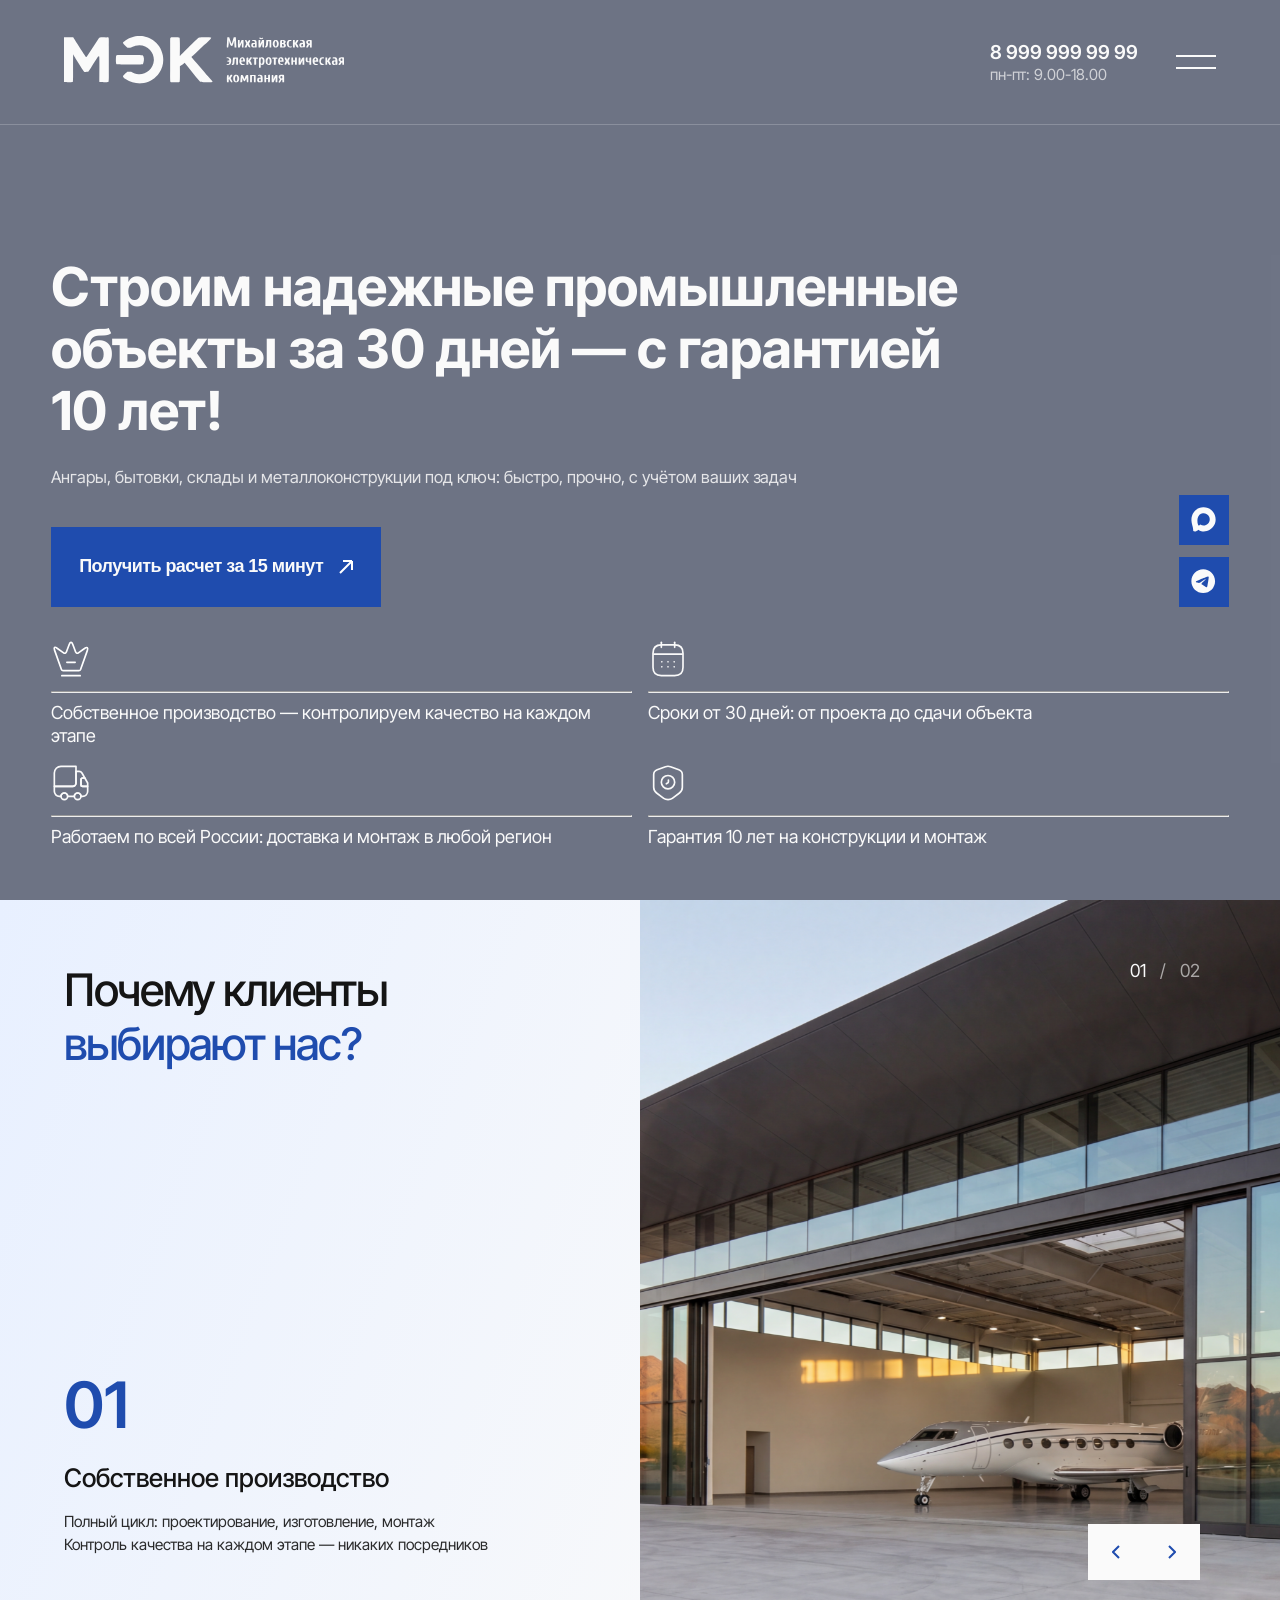
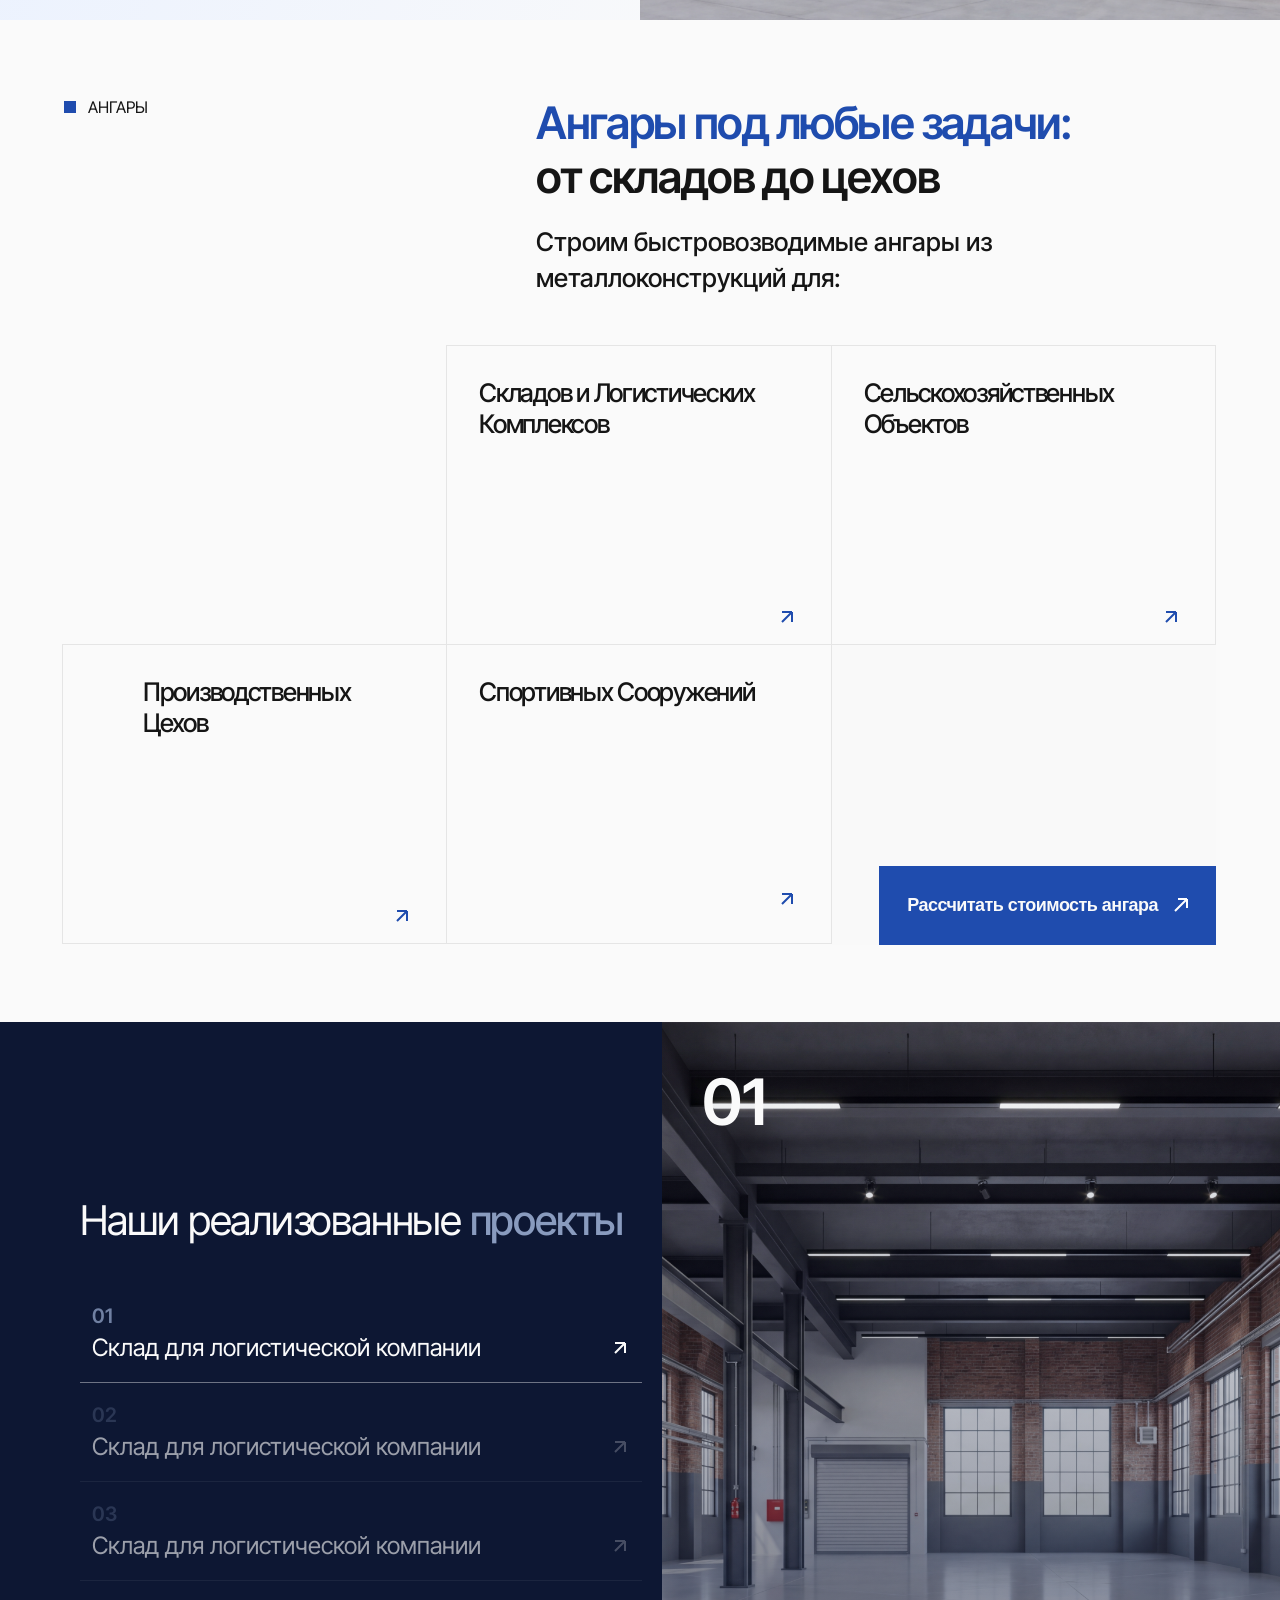
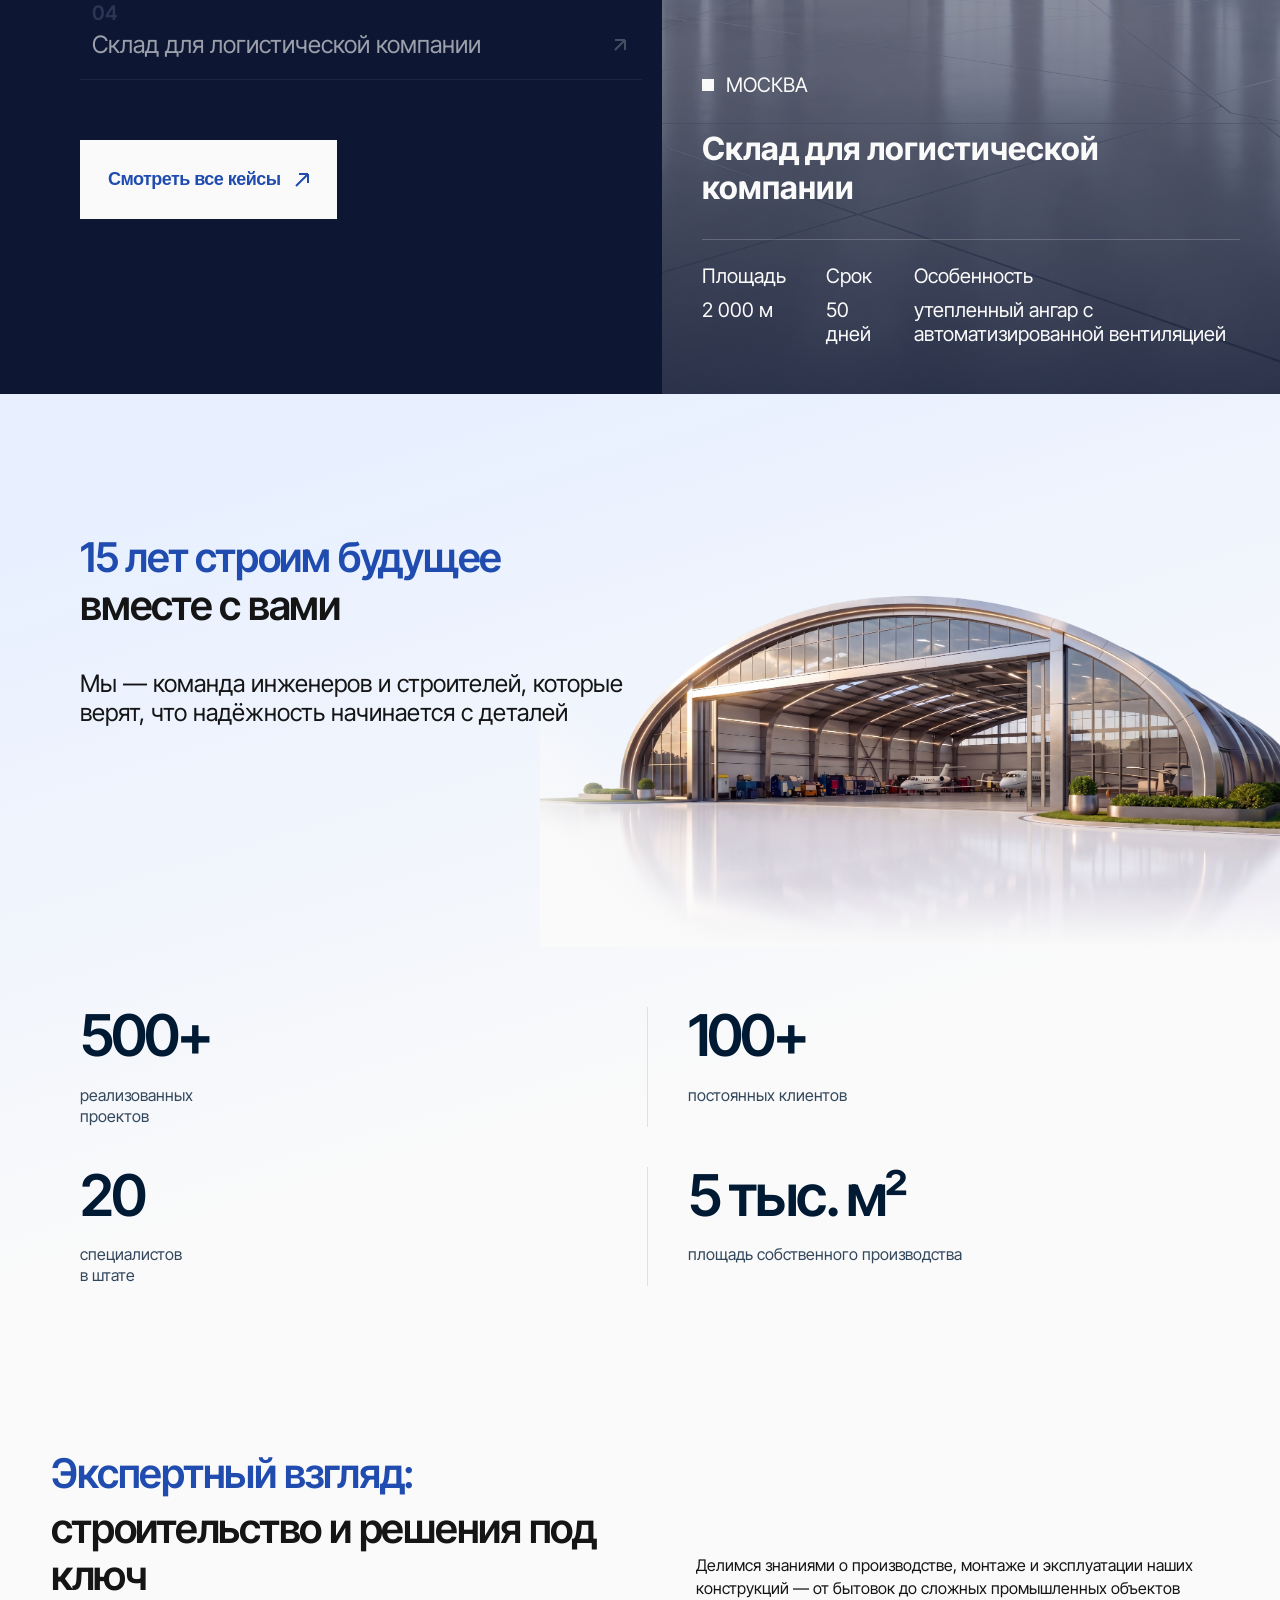
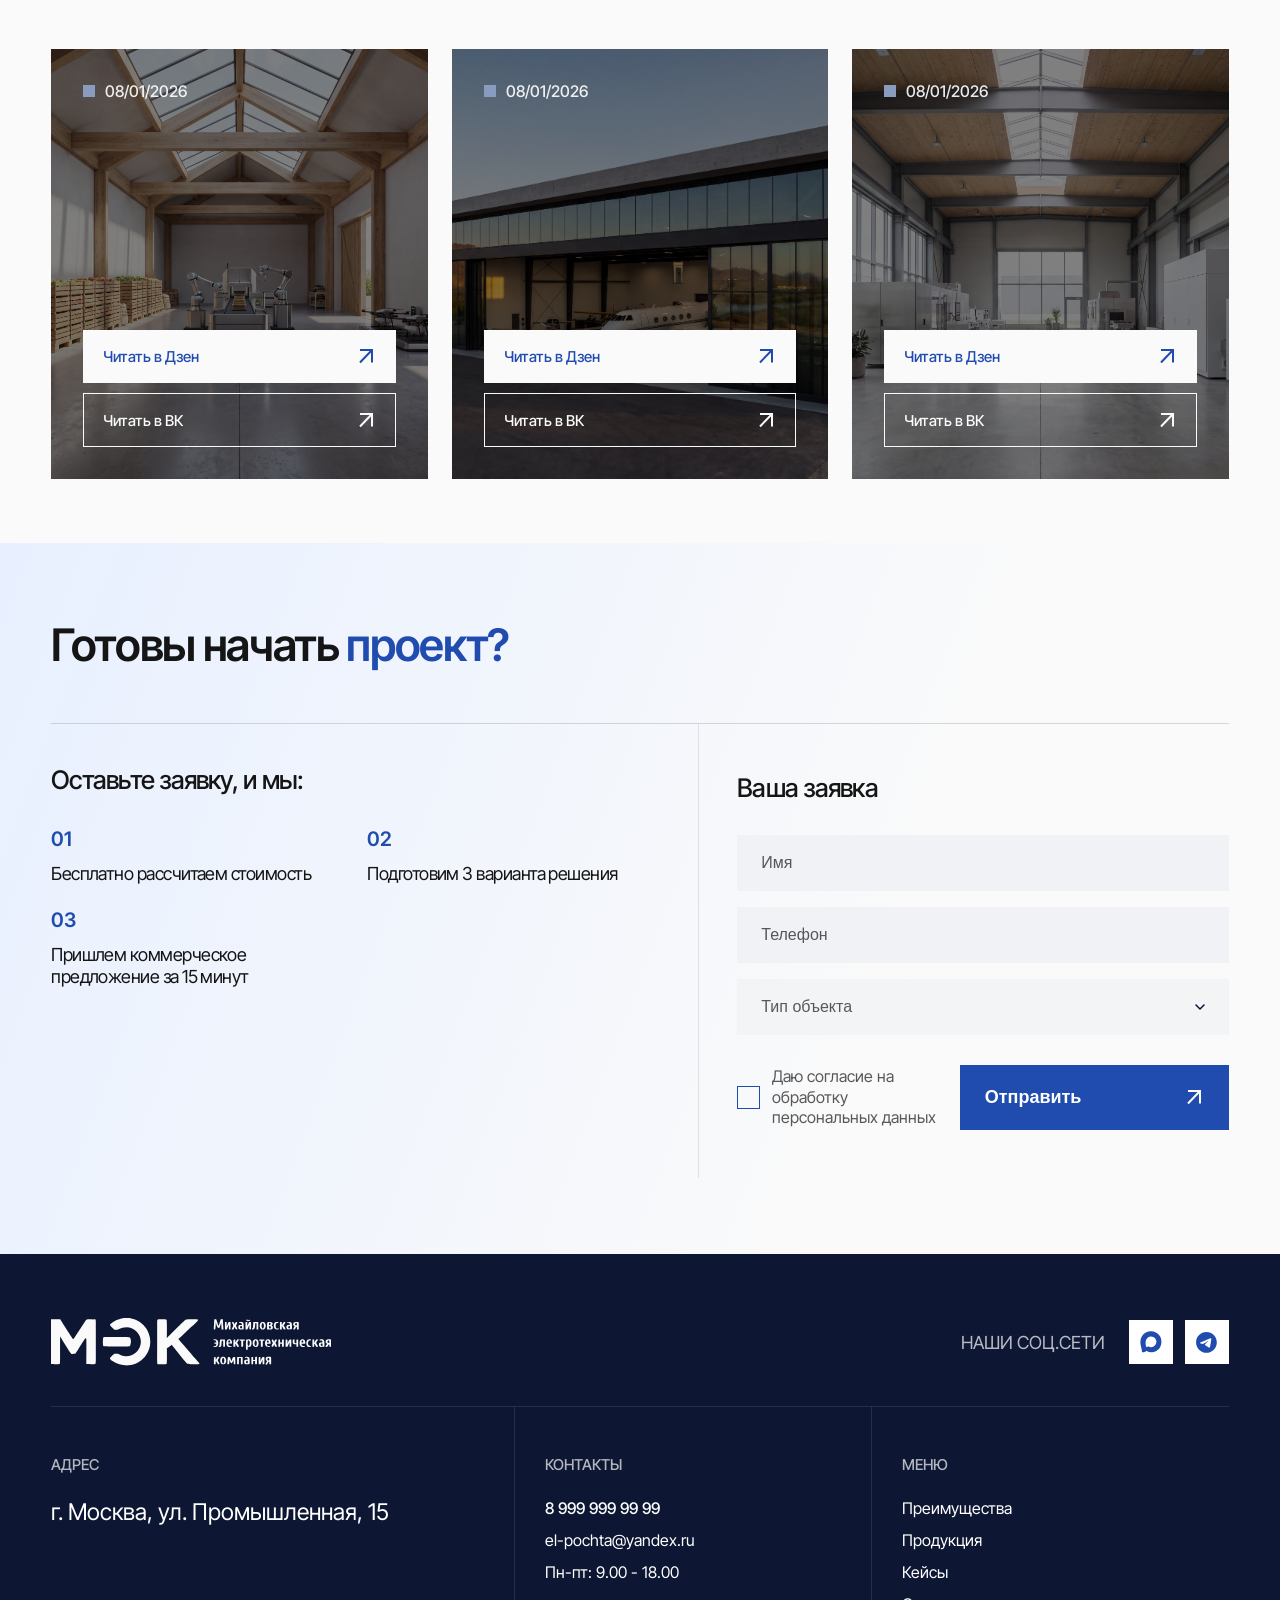
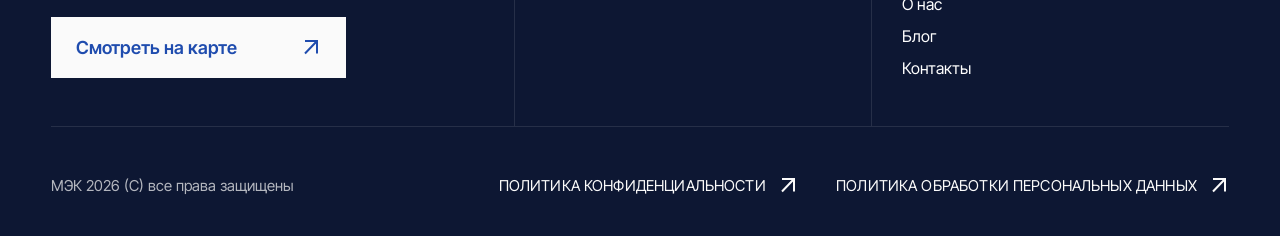
==== index.html @ 81c5f974 "First" ====
<!doctype html>
<html lang="en">
	<head>
		<meta charset="UTF-8" />
		<meta name="viewport" content="width=device-width, initial-scale=1.0" />
		<link rel="preconnect" href="https://fonts.googleapis.com" />
		<link rel="preconnect" href="https://fonts.gstatic.com" crossorigin />
		<link
			href="https://fonts.googleapis.com/css2?family=Inter+Tight:ital,wght@0,100..900;1,100..900&display=swap"
			rel="stylesheet"
		/>
		<link
			rel="stylesheet"
			href="https://cdn.jsdelivr.net/npm/swiper@11/swiper-bundle.min.css"
		/>
		<link rel="stylesheet" href="./assets/css/style.css" />
		<title>MEK</title>
	</head>
	<body>
		<header class="header">
			<div class="header__logo">
				<img src="assets/svg/logo.svg" alt="МЭК Логотип" />
			</div>

			<div class="header__content">
				<div class="header__info">
					<a href="tel:+789999999999" class="header__phone text_l"
						>8 999 999 99 99</a
					>
					<span class="header__schedule">пн-пт: 9.00-18.00</span>
				</div>

				<button class="burger header__burger" aria-label="Menu">
					<span class="burger__line"></span>
					<span class="burger__line"></span>
				</button>
			</div>
		</header>
		<main>
			<section class="hero">
				<video class="hero__video" autoplay muted loop playsinline>
					<source src="assets/video/landing.mp4" type="video/mp4" />
				</video>

				<div class="hero__container">
					<div class="hero__main">
						<div class="hero__text">
							<h1 class="hero__title">
								Строим надежные промышленные объекты за 30 дней — с гарантией 10
								лет!
							</h1>
							<p class="text_l hero__subtitle">
								Ангары, бытовки, склады и металлоконструкции под ключ: быстро,
								прочно, с учётом ваших задач
							</p>
							<button class="button hero__btn">
								Получить расчет за 15 минут
								<svg width="14" height="14" viewBox="0 0 14 14" fill="none">
									<path
										d="M1 13L13 1M13 1H4M13 1V10"
										stroke="white"
										stroke-width="2"
									/>
								</svg>
							</button>
						</div>

						<div class="hero__socials">
							<a href="#" class="social-btn"
								><svg
									width="25"
									height="25"
									viewBox="0 0 25 25"
									fill="none"
									xmlns="http://www.w3.org/2000/svg"
								>
									<g clip-path="url(#clip0_2015_693)">
										<path
											d="M12.1123 0.331473C4.90144 0.708263 0.141443 6.36357 0.442184 13.4949C0.573542 16.6164 1.82836 19.3023 2.12564 22.2648C2.20169 23.0322 1.98046 23.9794 2.86539 24.3147C3.95428 24.726 5.62391 24.0347 6.5365 23.4021C6.84762 23.1912 7.1449 22.9458 7.37305 22.6416C8.31675 23.2673 9.21206 23.8722 10.3355 24.1418C15.2822 25.3275 20.7024 22.6139 23.1118 18.2549C27.6402 10.0658 21.5182 -0.159391 12.1123 0.331473ZM9.31231 17.4218C8.92169 17.726 8.5449 18.1409 8.1128 18.3794C7.48712 18.7147 7.29354 18.3655 7.05848 17.8125C6.31873 16.053 6.22885 13.0559 6.66095 11.2134C7.24169 8.70728 9.18095 6.50184 11.8461 6.26678C14.5424 6.02826 17.0451 7.39715 18.1755 9.86876C20.6782 15.3685 14.2728 20.7991 9.31231 17.4253V17.4218Z"
											fill="#FAFAFA"
										/>
									</g>
									<defs>
										<clipPath id="clip0_2015_693">
											<rect width="24.8889" height="24.8889" fill="white" />
										</clipPath>
									</defs>
								</svg>
							</a>
							<a href="#" class="social-btn"
								><svg
									width="29"
									height="29"
									viewBox="0 0 29 29"
									fill="none"
									xmlns="http://www.w3.org/2000/svg"
								>
									<path
										d="M26.0738 14.222C26.0738 20.7677 20.7677 26.0738 14.222 26.0738C7.67619 26.0738 2.37012 20.7677 2.37012 14.222C2.37012 7.67619 7.67619 2.37012 14.222 2.37012C20.7677 2.37012 26.0738 7.67619 26.0738 14.222ZM14.6463 11.1192C13.4943 11.5988 11.1907 12.5915 7.73545 14.0975C7.17367 14.3203 6.87975 14.5384 6.85367 14.7517C6.80864 15.112 7.26019 15.2543 7.8753 15.4474L8.13367 15.5304C8.73812 15.7272 9.55352 15.9571 9.97664 15.9666C10.3606 15.9745 10.7889 15.8164 11.2614 15.4925C14.4898 13.3117 16.1562 12.2099 16.2605 12.187C16.3352 12.1704 16.4371 12.1491 16.5058 12.2107C16.5757 12.2723 16.5686 12.3885 16.5615 12.4205C16.5165 12.6113 14.7435 14.2599 13.8261 15.112C13.5543 15.368 13.2845 15.626 13.0166 15.886C12.4549 16.4276 12.0329 16.8341 13.0403 17.4978C14.0608 18.171 15.0907 18.8418 16.0863 19.5517C16.5769 19.9026 17.0178 20.2155 17.563 20.1669C17.8794 20.1372 18.2066 19.8397 18.3725 18.9509C18.766 16.8531 19.5375 12.3043 19.7153 10.4294C19.7256 10.2738 19.7189 10.1177 19.6952 9.9636C19.6811 9.83961 19.6211 9.7254 19.5269 9.6436C19.3846 9.52745 19.1654 9.50375 19.0682 9.50493C18.6226 9.51323 17.9387 9.75026 14.6474 11.1192"
										fill="#FAFAFA"
									/>
								</svg>
							</a>
						</div>
					</div>

					<div class="hero__features">
						<!-- Карточки -->
						<div class="feature-card">
							<img
								src="assets/svg/crown.svg"
								alt=""
								class="feature-card__icon"
							/>
							<hr class="feature-card__sep" />
							<p class="feature-card__text body_text">
								Собственное производство — контролируем качество на каждом этапе
							</p>
						</div>
						<div class="feature-card">
							<img
								src="assets/svg/calendar.svg"
								alt=""
								class="feature-card__icon"
							/>
							<hr class="feature-card__sep" />
							<p class="feature-card__text body_text">
								Сроки от 30 дней: от проекта до сдачи объекта
							</p>
						</div>
						<div class="feature-card">
							<img
								src="assets/svg/group.svg"
								alt=""
								class="feature-card__icon"
							/>
							<hr class="feature-card__sep" />
							<p class="feature-card__text body_text">
								Работаем по всей России: доставка и монтаж в любой регион
							</p>
						</div>
						<div class="feature-card">
							<img
								src="assets/svg/security-time.svg"
								alt=""
								class="feature-card__icon"
							/>
							<hr class="feature-card__sep" />
							<p class="feature-card__text body_text">
								Гарантия 10 лет на конструкции и монтаж
							</p>
						</div>
					</div>
				</div>
			</section>
			<section class="advantages">
				<div class="advantages__container">
					<div class="advantages__info">
						<h2 class="advantages__title">
							Почему клиенты <br /><span class="text-blue">выбирают нас?</span>
						</h2>

						<div class="advantages__content slider-sync-content">
							<div class="advantage-item active">
								<span class="advantage-item__number">01</span>
								<h5 class="advantage-item__title">Собственное производство</h5>
								<p class="body_text advantage-item__description">
									Полный цикл: проектирование, изготовление, монтаж <br />
									Контроль качества на каждом этапе — никаких посредников
								</p>
							</div>
							<div class="advantage-item">
								<span class="advantage-item__number">02</span>
								<h5 class="advantage-item__title">Собственные производства</h5>
								<p class="body_text advantage-item__description">
									Полный цикл: проектирование, изготовление, монтаж <br />
									Контроль качества на каждом этапе — никаких посредников
								</p>
							</div>
						</div>

						<div class="advantages__controls">
							<div class="slider-counter">
								<span class="current">01</span><span class="divider">/</span
								><span class="total">06</span>
							</div>

							<div class="slider-nav">
								<button class="slider-btn js-mob-prev" aria-label="Назад">
									<svg width="16" height="16" viewBox="0 0 16 16" fill="none">
										<path
											d="M10 3L5 8L10 13"
											stroke="white"
											stroke-width="2"
											stroke-linecap="round"
										/>
									</svg>
								</button>
								<button class="slider-btn js-mob-next" aria-label="Вперед">
									<svg width="16" height="16" viewBox="0 0 16 16" fill="none">
										<path
											d="M6 3L11 8L6 13"
											stroke="white"
											stroke-width="2"
											stroke-linecap="round"
										/>
									</svg>
								</button>
							</div>
						</div>
					</div>

					<div class="advantages__slider">
						<div class="slider-counter">
							<span class="current">01</span> <span class="divider">/</span>
							<span class="total">06</span>
						</div>

						<div class="swiper">
							<div class="swiper-wrapper">
								<div class="swiper-slide">
									<img src="assets/img/slider-img.jpg" alt="Производство" />
								</div>
								<div class="swiper-slide">
									<img src="assets/img/slider-img.jpg" alt="Производство" />
								</div>
							</div>
						</div>

						<div class="slider-nav">
							<button class="slider-btn prev">
								<svg width="8" height="14" viewBox="0 0 8 14" fill="none">
									<path d="M7 13L1 7L7 1" stroke="#3B40A9" stroke-width="2" />
								</svg>
							</button>
							<button class="slider-btn next">
								<svg width="8" height="14" viewBox="0 0 8 14" fill="none">
									<path d="M1 13L7 7L1 1" stroke="#3B40A9" stroke-width="2" />
								</svg>
							</button>
						</div>
					</div>
				</div>
			</section>
			<section class="hangars">
				<div class="hangars__top">
					<div class="hangars__label">
						<span class="square"></span>
						АНГАРЫ
					</div>
					<div class="hangars__header">
						<h2 class="hangars__title">
							<span class="text-blue">Ангары под любые задачи:</span><br />
							от складов до цехов
						</h2>
						<p class="body_text">
							Строим быстровозводимые ангары из металлоконструкций для:
						</p>
					</div>
				</div>

				<div class="hangars__grid">
					<!-- Карточка 1 (пропускаем первую ячейку и встаем во вторую) -->
					<div class="hangar-card hangar-card--first hangar-card-blue">
						<div
							class="hangar-card__bg"
							style="background-image: url('assets/img/var1.jpg')"
						></div>
						<div class="hangar-card__content">
							<h5 class="hangar-card__title">
								Складов и Логистических Комплексов
							</h5>
							<ul class="hangar-card__list">
								<li>пролеты до 50 м без внутренних опор</li>
								<li>устойчивость к ветровым и снеговым нагрузкам</li>
								<li>возможность утепления и вентиляции</li>
								<li>срок возведения — от 45 дней</li>
							</ul>
						</div>
						<div class="hangar-card__icon">
							<svg width="24" height="24" viewBox="0 0 24 24" fill="none">
								<path
									d="M7 17L17 7M17 7H7M17 7V17"
									stroke="currentColor"
									stroke-width="2"
								/>
							</svg>
						</div>
					</div>

					<!-- Карточка 2 -->
					<div class="hangar-card">
						<div
							class="hangar-card__bg"
							style="background-image: url('assets/img/var2.jpg')"
						></div>
						<div class="hangar-card__content">
							<h5 class="hangar-card__title">Сельскохозяйственных Объектов</h5>
							<ul class="hangar-card__list">
								<li>пролеты до 50 м без внутренних опор</li>
								<li>устойчивость к ветровым и снеговым нагрузкам</li>
								<li>возможность утепления и вентиляции</li>
								<li>срок возведения — от 45 дней</li>
							</ul>
						</div>
						<div class="hangar-card__icon">
							<svg width="24" height="24" viewBox="0 0 24 24" fill="none">
								<path
									d="M7 17L17 7M17 7H7M17 7V17"
									stroke="currentColor"
									stroke-width="2"
								/>
							</svg>
						</div>
					</div>

					<!-- Карточка 3 (перейдет на вторую строку сама) -->
					<div class="hangar-card hangar-card-blue">
						<div
							class="hangar-card__bg"
							style="background-image: url('assets/img/var3.jpg')"
						></div>
						<div class="hangar-card__content">
							<h5 class="hangar-card__title">Производственных Цехов</h5>
							<ul class="hangar-card__list">
								<li>пролеты до 50 м без внутренних опор</li>
								<li>устойчивость к ветровым и снеговым нагрузкам</li>
								<li>возможность утепления и вентиляции</li>
								<li>срок возведения — от 45 дней</li>
							</ul>
						</div>
						<div class="hangar-card__icon">
							<svg width="24" height="24" viewBox="0 0 24 24" fill="none">
								<path
									d="M7 17L17 7M17 7H7M17 7V17"
									stroke="currentColor"
									stroke-width="2"
								/>
							</svg>
						</div>
					</div>

					<!-- Карточка 4 -->
					<div class="hangar-card">
						<div
							class="hangar-card__bg"
							style="background-image: url('assets/img/var4.jpg')"
						></div>
						<div class="hangar-card__content">
							<h5 class="hangar-card__title">Спортивных Сооружений</h5>
							<ul class="hangar-card__list">
								<li>пролеты до 50 м без внутренних опор</li>
								<li>устойчивость к ветровым и снеговым нагрузкам</li>
								<li>возможность утепления и вентиляции</li>
								<li>срок возведения — от 45 дней</li>
							</ul>
						</div>
						<div class="hangar-card__icon">
							<svg width="24" height="24" viewBox="0 0 24 24" fill="none">
								<path
									d="M7 17L17 7M17 7H7M17 7V17"
									stroke="currentColor"
									stroke-width="2"
								/>
							</svg>
						</div>
					</div>

					<!-- Ячейка 6 с кнопкой -->
					<div class="hangar-card hangar-card--button">
						<button class="button btn2">
							Рассчитать стоимость ангара
							<svg width="14" height="14" viewBox="0 0 14 14" fill="none">
								<path
									d="M1 13L13 1M13 1H4M13 1V10"
									stroke="white"
									stroke-width="2"
								/>
							</svg>
						</button>
					</div>
				</div>
			</section>
			<section class="projects">
				<div class="projects__container">
					<!-- ЛЕВАЯ ЧАСТЬ -->
					<div class="projects__left">
						<h2 class="projects__title">
							Наши реализованные <span class="text-gray">проекты</span>
						</h2>

						<div class="projects__list">
							<!-- Пункт 1 -->
							<div class="project-item active" data-project="1">
								<div class="project-item__name-wrapper">
									<div class="project-item__number">01</div>
									<div class="project-item__name">
										Склад для логистической компании
									</div>
								</div>

								<div class="project-item__icon">
									<svg width="20" height="20" viewBox="0 0 20 20" fill="none">
										<path
											d="M5 15L15 5M15 5H5M15 5V15"
											stroke="currentColor"
											stroke-width="2"
										/>
									</svg>
								</div>
							</div>
							<div class="project-item" data-project="2">
								<div class="project-item__name-wrapper">
									<div class="project-item__number">02</div>
									<div class="project-item__name">
										Склад для логистической компании
									</div>
								</div>

								<div class="project-item__icon">
									<svg width="20" height="20" viewBox="0 0 20 20" fill="none">
										<path
											d="M5 15L15 5M15 5H5M15 5V15"
											stroke="currentColor"
											stroke-width="2"
										/>
									</svg>
								</div>
							</div>
							<div class="project-item" data-project="3">
								<div class="project-item__name-wrapper">
									<div class="project-item__number">03</div>
									<div class="project-item__name">
										Склад для логистической компании
									</div>
								</div>

								<div class="project-item__icon">
									<svg width="20" height="20" viewBox="0 0 20 20" fill="none">
										<path
											d="M5 15L15 5M15 5H5M15 5V15"
											stroke="currentColor"
											stroke-width="2"
										/>
									</svg>
								</div>
							</div>
							<div class="project-item" data-project="4">
								<div class="project-item__name-wrapper">
									<div class="project-item__number">04</div>
									<div class="project-item__name">
										Склад для логистической компании
									</div>
								</div>

								<div class="project-item__icon">
									<svg width="20" height="20" viewBox="0 0 20 20" fill="none">
										<path
											d="M5 15L15 5M15 5H5M15 5V15"
											stroke="currentColor"
											stroke-width="2"
										/>
									</svg>
								</div>
							</div>
							<!-- Пункты 2, 3, 4 аналогично -->
						</div>

						<button class="button projects__btn">
							Смотреть все кейсы
							<svg width="14" height="14" viewBox="0 0 14 14" fill="none">
								<path
									d="M1 13L13 1M13 1H4M13 1V10"
									stroke="currentColor"
									stroke-width="2"
								/>
							</svg>
						</button>
					</div>

					<!-- ПРАВАЯ ЧАСТЬ (Контентные экраны) -->
					<div class="projects__right">
						<!-- Экран проекта 1 (активен по умолчанию) -->
						<div class="project-view active" id="project-1">
							<div
								class="project-view__bg"
								style="background-image: url('assets/img/num1.jpg')"
							></div>
							<div class="project-view__number">01</div>
							<div class="project-view__content">
								<div class="project-view__city">
									<span class="square"></span> МОСКВА
								</div>
								<h3 class="project-view__title">
									Склад для логистической компании
								</h3>
								<div class="project-view__line"></div>
								<div class="project-view__info">
									<div class="info-item">
										<span>Площадь</span>
										<p>2 000 м</p>
									</div>
									<div class="info-item">
										<span>Срок</span>
										<p>50 дней</p>
									</div>
									<div class="info-item">
										<span>Особенность</span>
										<p>утепленный ангар с автоматизированной вентиляцией</p>
									</div>
								</div>
							</div>
						</div>
						<div class="project-view" id="project-2">
							<div
								class="project-view__bg"
								style="background-image: url('assets/img/num2.jpg')"
							></div>
							<div class="project-view__number">02</div>
							<div class="project-view__content">
								<div class="project-view__city">
									<span class="square"></span> МОСКВА
								</div>
								<h3 class="project-view__title">
									Склад для логистической компании
								</h3>
								<div class="project-view__line"></div>
								<div class="project-view__info">
									<div class="info-item">
										<span>Площадь</span>
										<p>2 000 м</p>
									</div>
									<div class="info-item">
										<span>Срок</span>
										<p>50 дней</p>
									</div>
									<div class="info-item">
										<span>Особенность</span>
										<p>утепленный ангар с автоматизированной вентиляцией</p>
									</div>
								</div>
							</div>
						</div>
						<div class="project-view" id="project-3">
							<div
								class="project-view__bg"
								style="background-image: url('assets/img/num3.jpg')"
							></div>
							<div class="project-view__number">03</div>
							<div class="project-view__content">
								<div class="project-view__city">
									<span class="square"></span> МОСКВА
								</div>
								<h3 class="project-view__title">
									Склад для логистической компании
								</h3>
								<div class="project-view__line"></div>
								<div class="project-view__info">
									<div class="info-item">
										<span>Площадь</span>
										<p>2 000 м</p>
									</div>
									<div class="info-item">
										<span>Срок</span>
										<p>50 дней</p>
									</div>
									<div class="info-item">
										<span>Особенность</span>
										<p>утепленный ангар с автоматизированной вентиляцией</p>
									</div>
								</div>
							</div>
						</div>
						<div class="project-view" id="project-4">
							<div
								class="project-view__bg"
								style="background-image: url('assets/img/num4.jpg')"
							></div>
							<div class="project-view__number">04</div>
							<div class="project-view__content">
								<div class="project-view__city">
									<span class="square"></span> МОСКВА
								</div>
								<h3 class="project-view__title">
									Склад для логистической компании
								</h3>
								<div class="project-view__line"></div>
								<div class="project-view__info">
									<div class="info-item">
										<span>Площадь</span>
										<p>2 000 м</p>
									</div>
									<div class="info-item">
										<span>Срок</span>
										<p>50 дней</p>
									</div>
									<div class="info-item">
										<span>Особенность</span>
										<p>утепленный ангар с автоматизированной вентиляцией</p>
									</div>
								</div>
							</div>
						</div>
					</div>
				</div>
			</section>
			<section class="about-stats">
				<div class="container about-stats__container">
					<div class="about-stats__main">
						<div class="about-stats__content">
							<h2 class="about-stats__title">
								<span>15 лет строим будущее</span>
								вместе с вами
							</h2>
							<p class="about-stats__description">
								Мы — команда инженеров и строителей, которые верят, что
								надёжность начинается с деталей
							</p>
						</div>

						<div class="about-stats__image-wrapper">
							<img
								src="assets/img/hangar.png"
								alt="Современный ангар"
								class="about-stats__image"
							/>
						</div>
					</div>

					<div class="about-stats__grid">
						<div class="about-stats__card">
							<div class="about-stats__inner">
								<span class="about-stats__number">500+</span>
								<p class="about-stats__text">реализованных <br />проектов</p>
							</div>
						</div>

						<div class="about-stats__card">
							<div class="about-stats__inner">
								<span class="about-stats__number">100+</span>
								<p class="about-stats__text">постоянных клиентов</p>
							</div>
						</div>

						<div class="about-stats__card">
							<div class="about-stats__inner">
								<span class="about-stats__number">20</span>
								<p class="about-stats__text">
									специалистов <br />
									в штате
								</p>
							</div>
						</div>

						<div class="about-stats__card">
							<div class="about-stats__inner">
								<span class="about-stats__number">5 тыс. м²</span>
								<p class="about-stats__text">
									площадь собственного производства
								</p>
							</div>
						</div>
					</div>
				</div>
			</section>
			<section class="expert-articles">
				<div class="container">
					<div class="expert-articles__header">
						<h2 class="expert-articles__title">
							<span>Экспертный взгляд:</span>
							строительство и решения под ключ
						</h2>
						<p class="expert-articles__description text_l">
							Делимся знаниями о производстве, монтаже и эксплуатации наших
							конструкций — от бытовок до сложных промышленных объектов
						</p>
					</div>

					<div class="expert-articles__grid">
						<article class="expert-card">
							<img
								src="assets/img/var1.jpg"
								alt="Интерьер ангара"
								class="expert-card__bg"
							/>

							<div class="expert-card__date-wrapper">
								<span class="expert-card__square"></span>
								<time class="expert-card__date" datetime="2026-01-08"
									>08/01/2026</time
								>
							</div>

							<div class="expert-card__buttons">
								<a href="#" class="expert-card__btn expert-card__btn--white">
									Читать в Дзен
									<svg
										width="20"
										height="21"
										viewBox="0 0 20 21"
										fill="none"
										xmlns="http://www.w3.org/2000/svg"
									>
										<path
											d="M4 16.5L16 4M4 4H16V16.5"
											stroke="#1F4CAE"
											stroke-width="2"
										/>
									</svg>
								</a>
								<a href="#" class="expert-card__btn expert-card__btn--outline">
									Читать в ВК
									<svg
										width="20"
										height="21"
										viewBox="0 0 20 21"
										fill="none"
										xmlns="http://www.w3.org/2000/svg"
									>
										<path
											d="M4 16.5L16 4M4 4H16V16.5"
											stroke="#FAFAFA"
											stroke-width="2"
										/>
									</svg>
								</a>
							</div>
						</article>

						<article class="expert-card">
							<img
								src="assets/img/var2.jpg"
								alt="Спецтехника в ангаре"
								class="expert-card__bg"
							/>
							<div class="expert-card__date-wrapper">
								<span class="expert-card__square"></span>
								<time class="expert-card__date" datetime="2026-01-08"
									>08/01/2026</time
								>
							</div>
							<div class="expert-card__buttons">
								<a href="#" class="expert-card__btn expert-card__btn--white">
									Читать в Дзен
									<svg
										width="20"
										height="21"
										viewBox="0 0 20 21"
										fill="none"
										xmlns="http://www.w3.org/2000/svg"
									>
										<path
											d="M4 16.5L16 4M4 4H16V16.5"
											stroke="#1F4CAE"
											stroke-width="2"
										/>
									</svg>
								</a>
								<a href="#" class="expert-card__btn expert-card__btn--outline">
									Читать в ВК
									<svg
										width="20"
										height="21"
										viewBox="0 0 20 21"
										fill="none"
										xmlns="http://www.w3.org/2000/svg"
									>
										<path
											d="M4 16.5L16 4M4 4H16V16.5"
											stroke="#FAFAFA"
											stroke-width="2"
										/>
									</svg>
								</a>
							</div>
						</article>

						<article class="expert-card">
							<img
								src="assets/img/var3.jpg"
								alt="Производственный цех"
								class="expert-card__bg"
							/>
							<div class="expert-card__date-wrapper">
								<span class="expert-card__square"></span>
								<time class="expert-card__date" datetime="2026-01-08"
									>08/01/2026</time
								>
							</div>
							<div class="expert-card__buttons">
								<a href="#" class="expert-card__btn expert-card__btn--white">
									Читать в Дзен
									<svg
										width="20"
										height="21"
										viewBox="0 0 20 21"
										fill="none"
										xmlns="http://www.w3.org/2000/svg"
									>
										<path
											d="M4 16.5L16 4M4 4H16V16.5"
											stroke="#1F4CAE"
											stroke-width="2"
										/>
									</svg>
								</a>
								<a href="#" class="expert-card__btn expert-card__btn--outline">
									Читать в ВК
									<svg
										width="20"
										height="21"
										viewBox="0 0 20 21"
										fill="none"
										xmlns="http://www.w3.org/2000/svg"
									>
										<path
											d="M4 16.5L16 4M4 4H16V16.5"
											stroke="#FAFAFA"
											stroke-width="2"
										/>
									</svg>
								</a>
							</div>
						</article>
					</div>
				</div>
			</section>
			<section class="project-start">
				<div class="container">
					<h2 class="project-start__main-title">
						Готовы начать <span>проект?</span>
					</h2>

					<div class="project-start__grid">
						<div class="project-start__left">
							<h3 class="project-start__subtitle">Оставьте заявку, и мы:</h3>

							<div class="project-steps">
								<div class="project-steps__item">
									<span class="project-steps__number">01</span>
									<p class="project-steps__text">
										Бесплатно рассчитаем стоимость
									</p>
								</div>
								<div class="project-steps__item">
									<span class="project-steps__number">02</span>
									<p class="project-steps__text">
										Подготовим 3 варианта решения
									</p>
								</div>
								<div class="project-steps__item">
									<span class="project-steps__number">03</span>
									<p class="project-steps__text">
										Пришлем коммерческое предложение за 15 минут
									</p>
								</div>
							</div>
						</div>

						<div class="project-start__right">
							<h3 class="project-start__subtitle">Ваша заявка</h3>

							<form action="#" class="project-form">
								<div class="project-form__field">
									<input
										type="text"
										name="name"
										placeholder="Имя"
										required
										class="project-form__input"
									/>
								</div>

								<div class="project-form__field">
									<input
										type="tel"
										name="phone"
										placeholder="Телефон"
										required
										class="project-form__input"
									/>
								</div>

								<div class="project-form__field project-form__field--select">
									<select
										name="object-type"
										required
										class="project-form__select"
									>
										<option value="" disabled selected hidden>
											Тип объекта
										</option>
										<option value="angar">Прямостенный ангар</option>
										<option value="sklad">Логистический комплекс</option>
										<option value="proizvodstvo">Производственный цех</option>
									</select>
								</div>

								<div class="project-form__footer">
									<label class="project-form__checkbox-label">
										<input
											type="checkbox"
											name="agreement"
											required
											class="project-form__checkbox-real"
										/>
										<span class="project-form__checkbox-custom"></span>
										<span class="project-form__checkbox-text"
											>Даю согласие на обработку персональных данных</span
										>
									</label>

									<button type="submit" class="project-form__submit">
										Отправить
										<svg
											width="20"
											height="21"
											viewBox="0 0 20 21"
											fill="none"
											xmlns="http://www.w3.org/2000/svg"
										>
											<path
												d="M4 16.5L16 4M4 4H16V16.5"
												stroke="#FAFAFA"
												stroke-width="2"
											/>
										</svg>
									</button>
								</div>
							</form>
						</div>
					</div>
				</div>
			</section>
		</main>
		<footer class="footer">
			<div class="container">
				<div class="footer__top">
					<a href="/" class="footer__logo">
						<img src="assets/svg/logo.svg" alt="" />
					</a>

					<div class="footer__socials">
						<span class="footer__socials-title">НАШИ СОЦ.СЕТИ</span>
						<div class="footer__socials-links">
							<a href="#" class="footer__social-btn" aria-label="Вконтакте">
								<svg
									width="22"
									height="22"
									viewBox="0 0 22 22"
									fill="none"
									xmlns="http://www.w3.org/2000/svg"
								>
									<g clip-path="url(#clip0_2022_1496)">
										<path
											d="M10.5986 0.290283C4.28913 0.619974 0.124129 5.56837 0.387277 11.8083C0.502216 14.5396 1.60018 16.8898 1.8603 19.4819C1.92685 20.1534 1.73326 20.9822 2.50759 21.2756C3.46036 21.6355 4.92129 21.0306 5.71981 20.4771C5.99203 20.2926 6.25215 20.0778 6.45178 19.8116C7.27752 20.3591 8.06092 20.8884 9.04394 21.1244C13.3723 22.1618 18.115 19.7874 20.2232 15.9733C24.1855 8.80781 18.8288 -0.139223 10.5986 0.290283ZM8.14863 15.2444C7.80684 15.5105 7.47715 15.8735 7.09907 16.0822C6.5516 16.3756 6.38222 16.0701 6.17654 15.5861C5.52925 14.0466 5.45061 11.4242 5.8287 9.81201C6.33684 7.61911 8.0337 5.68936 10.3657 5.48368C12.725 5.27497 14.9149 6.47275 15.9039 8.63541C18.0938 13.4477 12.4891 18.1995 8.14863 15.2474V15.2444Z"
											fill="#1F4CAE"
										/>
									</g>
									<defs>
										<clipPath id="clip0_2022_1496">
											<rect width="21.7778" height="21.7778" fill="white" />
										</clipPath>
									</defs>
								</svg>
							</a>
							<a href="#" class="footer__social-btn" aria-label="Telegram">
								<svg
									width="25"
									height="25"
									viewBox="0 0 25 25"
									fill="none"
									xmlns="http://www.w3.org/2000/svg"
								>
									<path
										d="M22.8135 12.4436C22.8135 18.1712 18.1707 22.814 12.4431 22.814C6.71557 22.814 2.07275 18.1712 2.07275 12.4436C2.07275 6.71606 6.71557 2.07324 12.4431 2.07324C18.1707 2.07324 22.8135 6.71606 22.8135 12.4436ZM12.8144 9.72865C11.8064 10.1483 9.79073 11.017 6.76742 12.3347C6.27587 12.5297 6.01868 12.7205 5.99586 12.9072C5.95646 13.2224 6.35157 13.3469 6.88979 13.5159L7.11586 13.5885C7.64475 13.7606 8.35824 13.9618 8.72846 13.9701C9.06446 13.977 9.43917 13.8388 9.85261 13.5553C12.6775 11.6472 14.1356 10.6831 14.2268 10.663C14.2922 10.6485 14.3813 10.6298 14.4415 10.6838C14.5027 10.7377 14.4965 10.8393 14.4902 10.8673C14.4508 11.0343 12.8994 12.4768 12.0968 13.2224C11.8589 13.4464 11.6228 13.6722 11.3885 13.8996C10.8969 14.3735 10.5277 14.7292 11.4092 15.31C12.3021 15.899 13.2033 16.486 14.0744 17.1072C14.5037 17.4141 14.8895 17.6879 15.3665 17.6454C15.6434 17.6195 15.9296 17.3592 16.0748 16.5814C16.4191 14.7458 17.0942 10.7657 17.2498 9.12509C17.2588 8.98901 17.2529 8.85234 17.2322 8.71754C17.2199 8.60905 17.1673 8.50912 17.0849 8.43754C16.9605 8.33591 16.7686 8.31517 16.6836 8.31621C16.2936 8.32346 15.6953 8.53087 12.8154 9.72865"
										fill="#1F4CAE"
									/>
								</svg>
							</a>
						</div>
					</div>
				</div>

				<div class="footer__middle">
					<div class="footer__col footer__col--address">
						<span class="footer__col-label">АДРЕС</span>
						<p class="footer__address-text">г. Москва, ул. Промышленная, 15</p>
						<a href="#" class="footer__map-btn">
							Смотреть на карте
							<svg
								width="20"
								height="21"
								viewBox="0 0 20 21"
								fill="none"
								xmlns="http://www.w3.org/2000/svg"
							>
								<path
									d="M4 16.5L16 4M4 4H16V16.5"
									stroke="#1F4CAE"
									stroke-width="2"
								/>
							</svg>
						</a>
					</div>

					<div class="footer__col footer__col--contacts">
						<span class="footer__col-label">КОНТАКТЫ</span>
						<a href="tel:89999999999" class="footer__link footer__link--phone"
							>8 999 999 99 99</a
						>
						<a href="mailto:el-pochta@yandex.ru" class="footer__link"
							>el-pochta@yandex.ru</a
						>
						<span class="footer__workhours">Пн-пт: 9.00 - 18.00</span>
					</div>

					<div class="footer__col footer__col--menu">
						<span class="footer__col-label">МЕНЮ</span>
						<nav class="footer__nav">
							<a href="#" class="footer__link">Преимущества</a>
							<a href="#" class="footer__link">Продукция</a>
							<a href="#" class="footer__link">Кейсы</a>
							<a href="#" class="footer__link">О нас</a>
							<a href="#" class="footer__link">Блог</a>
							<a href="#" class="footer__link">Контакты</a>
						</nav>
					</div>
				</div>

				<div class="footer__bottom">
					<span class="footer__copy">МЭК 2026 (С) все права защищены</span>

					<div class="footer__legal-links">
						<a href="#" class="footer__legal-link">
							ПОЛИТИКА КОНФИДЕНЦИАЛЬНОСТИ
							<svg
								width="20"
								height="21"
								viewBox="0 0 20 21"
								fill="none"
								xmlns="http://www.w3.org/2000/svg"
							>
								<path
									d="M4 16.5L16 4M4 4H16V16.5"
									stroke="#FAFAFA"
									stroke-width="2"
								/>
							</svg>
						</a>
						<a href="#" class="footer__legal-link">
							ПОЛИТИКА ОБРАБОТКИ ПЕРСОНАЛЬНЫХ ДАННЫХ
							<svg
								width="20"
								height="21"
								viewBox="0 0 20 21"
								fill="none"
								xmlns="http://www.w3.org/2000/svg"
							>
								<path
									d="M4 16.5L16 4M4 4H16V16.5"
									stroke="#FAFAFA"
									stroke-width="2"
								/>
							</svg>
						</a>
					</div>
				</div>
			</div>
		</footer>
		<div class="menu-overlay" id="burgerMenu">
			<div class="menu-overlay__container">
				<div class="menu-overlay__header">
					<a href="#" class="menu-overlay__btn">
						Оформить заявку
						<svg
							width="20"
							height="21"
							viewBox="0 0 20 21"
							fill="none"
							xmlns="http://www.w3.org/2000/svg"
						>
							<path
								d="M4 16.5L16 4M4 4H16V16.5"
								stroke="#1F4CAE"
								stroke-width="2"
							/>
						</svg>
					</a>

					<button
						class="menu-overlay__close"
						id="menuClose"
						aria-label="Закрыть меню"
					>
						<svg
							width="28"
							height="28"
							viewBox="0 0 28 28"
							fill="none"
							xmlns="http://www.w3.org/2000/svg"
						>
							<path
								d="M7.31484 21.7139L5.71484 20.1139L12.1148 13.7139L5.71484 7.31387L7.31484 5.71387L13.7148 12.1139L20.1148 5.71387L21.7148 7.31387L15.3148 13.7139L21.7148 20.1139L20.1148 21.7139L13.7148 15.3139L7.31484 21.7139Z"
								fill="#FAFAFA"
							/>
						</svg>
					</button>
				</div>

				<nav class="menu-overlay__nav">
					<div class="menu-overlay__item">
						<a href="#" class="menu-overlay__link">Преимущества</a>
					</div>

					<div class="menu-overlay__item menu-overlay__item--dropdown">
						<div class="menu-overlay__link-wrapper">
							<a href="#" class="menu-overlay__link prod">Продукция</a>
							<svg
								width="40"
								height="40"
								viewBox="0 0 40 40"
								fill="none"
								xmlns="http://www.w3.org/2000/svg"
							>
								<path
									d="M7.80469 32.1949L31.2193 7.80469M7.80469 7.80469H31.2193V32.1949"
									stroke="#FAFAFA"
									stroke-width="3"
								/>
							</svg>
						</div>

						<div class="menu-overlay__submenu">
							<a href="#" class="menu-overlay__sublink">Ангары</a>
							<a href="#" class="menu-overlay__sublink">Бытовки</a>
							<a href="#" class="menu-overlay__sublink">Вентиляция</a>
							<a href="#" class="menu-overlay__sublink">Металлоконструкции</a>
						</div>
					</div>

					<div class="menu-overlay__item">
						<a href="#" class="menu-overlay__link">Кейсы</a>
					</div>
					<div class="menu-overlay__item">
						<a href="#" class="menu-overlay__link">О нас</a>
					</div>
					<div class="menu-overlay__item">
						<a href="#" class="menu-overlay__link">Блог</a>
					</div>
					<div class="menu-overlay__item">
						<a href="#" class="menu-overlay__link">Контакты</a>
					</div>
				</nav>

				<div class="menu-overlay__footer">
					<div class="menu-overlay__contacts">
						<a href="tel:89999999999" class="menu-overlay__phone"
							>8 999 999 99 99</a
						>
						<a href="mailto:el-pochta@yandex.ru" class="menu-overlay__email"
							>el-pochta@yandex.ru</a
						>
					</div>

					<div class="menu-overlay__socials">
						<a href="#" class="menu-overlay__social-btn" aria-label="Вконтакте">
							<svg
								width="25"
								height="25"
								viewBox="0 0 25 25"
								fill="none"
								xmlns="http://www.w3.org/2000/svg"
							>
								<g clip-path="url(#clip0_2042_599)">
									<path
										d="M12.1123 0.331473C4.90144 0.708263 0.141443 6.36357 0.442184 13.4949C0.573542 16.6164 1.82836 19.3023 2.12564 22.2648C2.20169 23.0322 1.98046 23.9794 2.86539 24.3147C3.95428 24.726 5.62391 24.0347 6.5365 23.4021C6.84762 23.1912 7.1449 22.9458 7.37305 22.6416C8.31675 23.2673 9.21206 23.8722 10.3355 24.1418C15.2822 25.3275 20.7024 22.6139 23.1118 18.2549C27.6402 10.0658 21.5182 -0.159391 12.1123 0.331473ZM9.31231 17.4218C8.92169 17.726 8.5449 18.1409 8.1128 18.3794C7.48712 18.7147 7.29354 18.3655 7.05848 17.8125C6.31873 16.053 6.22885 13.0559 6.66095 11.2134C7.24169 8.70728 9.18095 6.50184 11.8461 6.26678C14.5424 6.02826 17.0451 7.39715 18.1755 9.86876C20.6782 15.3685 14.2728 20.7991 9.31231 17.4253V17.4218Z"
										fill="#1F4CAE"
									/>
								</g>
								<defs>
									<clipPath id="clip0_2042_599">
										<rect width="24.8889" height="24.8889" fill="white" />
									</clipPath>
								</defs>
							</svg>
						</a>
						<a href="#" class="menu-overlay__social-btn" aria-label="Telegram">
							<svg
								width="29"
								height="29"
								viewBox="0 0 29 29"
								fill="none"
								xmlns="http://www.w3.org/2000/svg"
							>
								<path
									d="M26.0738 14.222C26.0738 20.7677 20.7677 26.0738 14.222 26.0738C7.67619 26.0738 2.37012 20.7677 2.37012 14.222C2.37012 7.67619 7.67619 2.37012 14.222 2.37012C20.7677 2.37012 26.0738 7.67619 26.0738 14.222ZM14.6463 11.1192C13.4943 11.5988 11.1907 12.5915 7.73545 14.0975C7.17367 14.3203 6.87975 14.5384 6.85367 14.7517C6.80864 15.112 7.26019 15.2543 7.8753 15.4474L8.13367 15.5304C8.73812 15.7272 9.55352 15.9571 9.97664 15.9666C10.3606 15.9745 10.7889 15.8164 11.2614 15.4925C14.4898 13.3117 16.1562 12.2099 16.2605 12.187C16.3352 12.1704 16.4371 12.1491 16.5058 12.2107C16.5757 12.2723 16.5686 12.3885 16.5615 12.4205C16.5165 12.6113 14.7435 14.2599 13.8261 15.112C13.5543 15.368 13.2845 15.626 13.0166 15.886C12.4549 16.4276 12.0329 16.8341 13.0403 17.4978C14.0608 18.171 15.0907 18.8418 16.0863 19.5517C16.5769 19.9026 17.0178 20.2155 17.563 20.1669C17.8794 20.1372 18.2066 19.8397 18.3725 18.9509C18.766 16.8531 19.5375 12.3043 19.7153 10.4294C19.7256 10.2738 19.7189 10.1177 19.6952 9.9636C19.6811 9.83961 19.6211 9.7254 19.5269 9.6436C19.3846 9.52745 19.1654 9.50375 19.0682 9.50493C18.6226 9.51323 17.9387 9.75026 14.6474 11.1192"
									fill="#1F4CAE"
								/>
							</svg>
						</a>
					</div>
				</div>
			</div>
		</div>
		<script src="https://cdn.jsdelivr.net/npm/swiper@11/swiper-bundle.min.js"></script>
		<script src="assets/js/main.js"></script>
	</body>
</html>
---- assets/css/style.css ----
@import url('./base/core.css');
@import url('./base/header.css');
@import url('./base/footer.css');
@import url('./sections/landing.css');
@import url('./sections/why_us.css');
@import url('./sections/hangars.css');
@import url('./sections/projects.css');
@import url('./sections/about_stats.css');
@import url('./sections/expert_articles.css');
@import url('./sections/project_start.css');
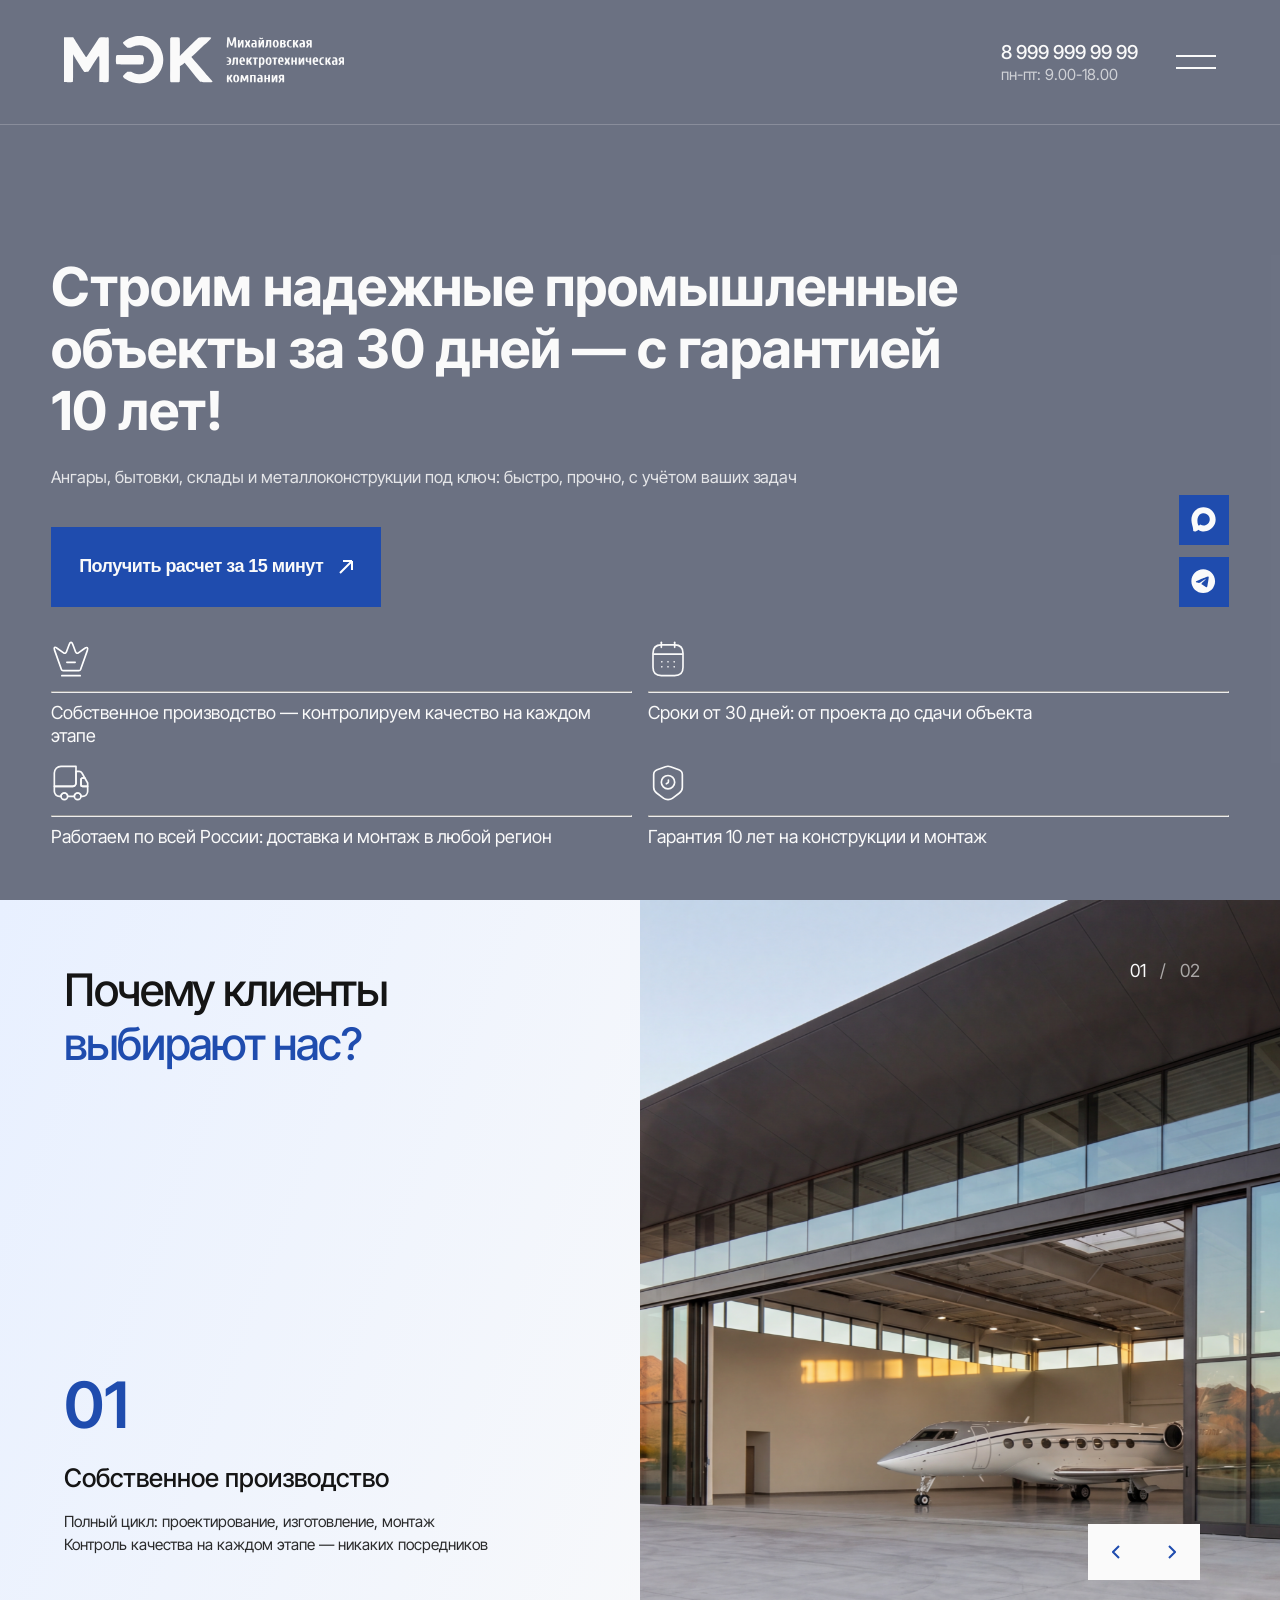
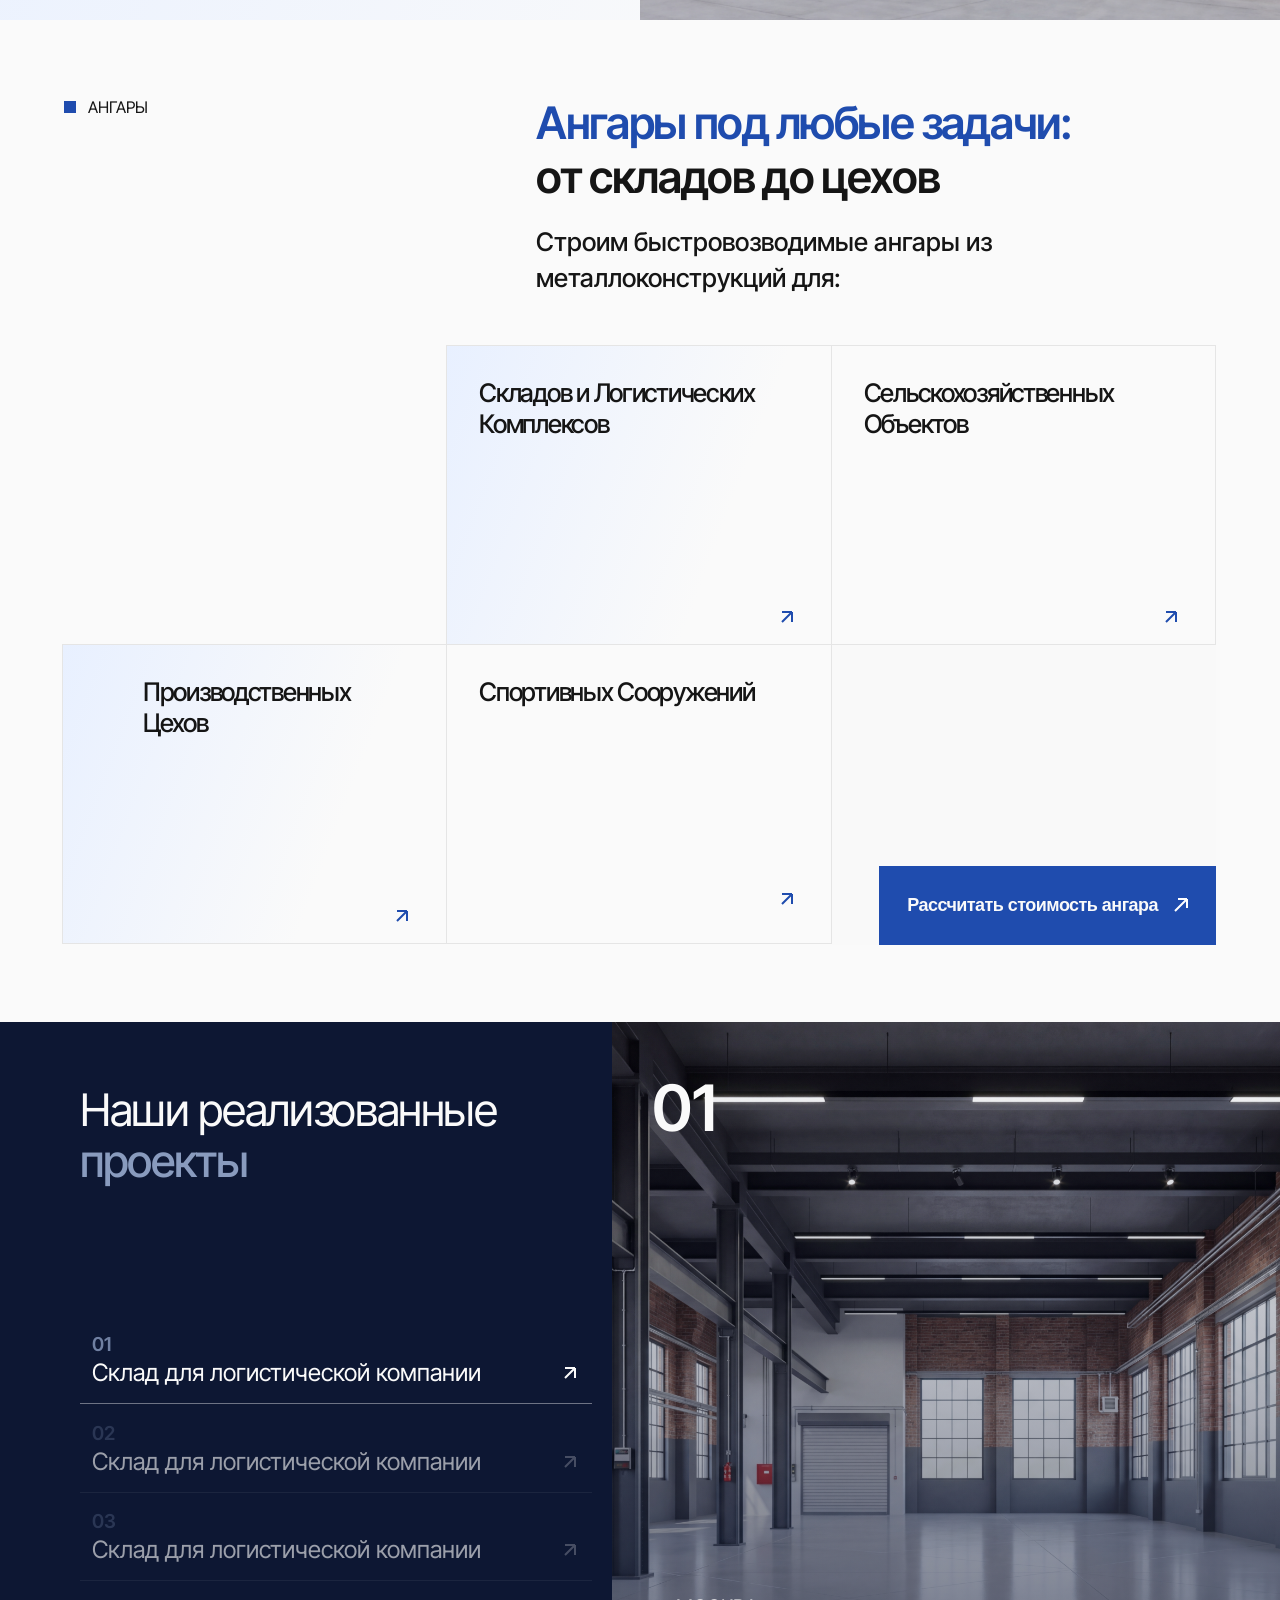
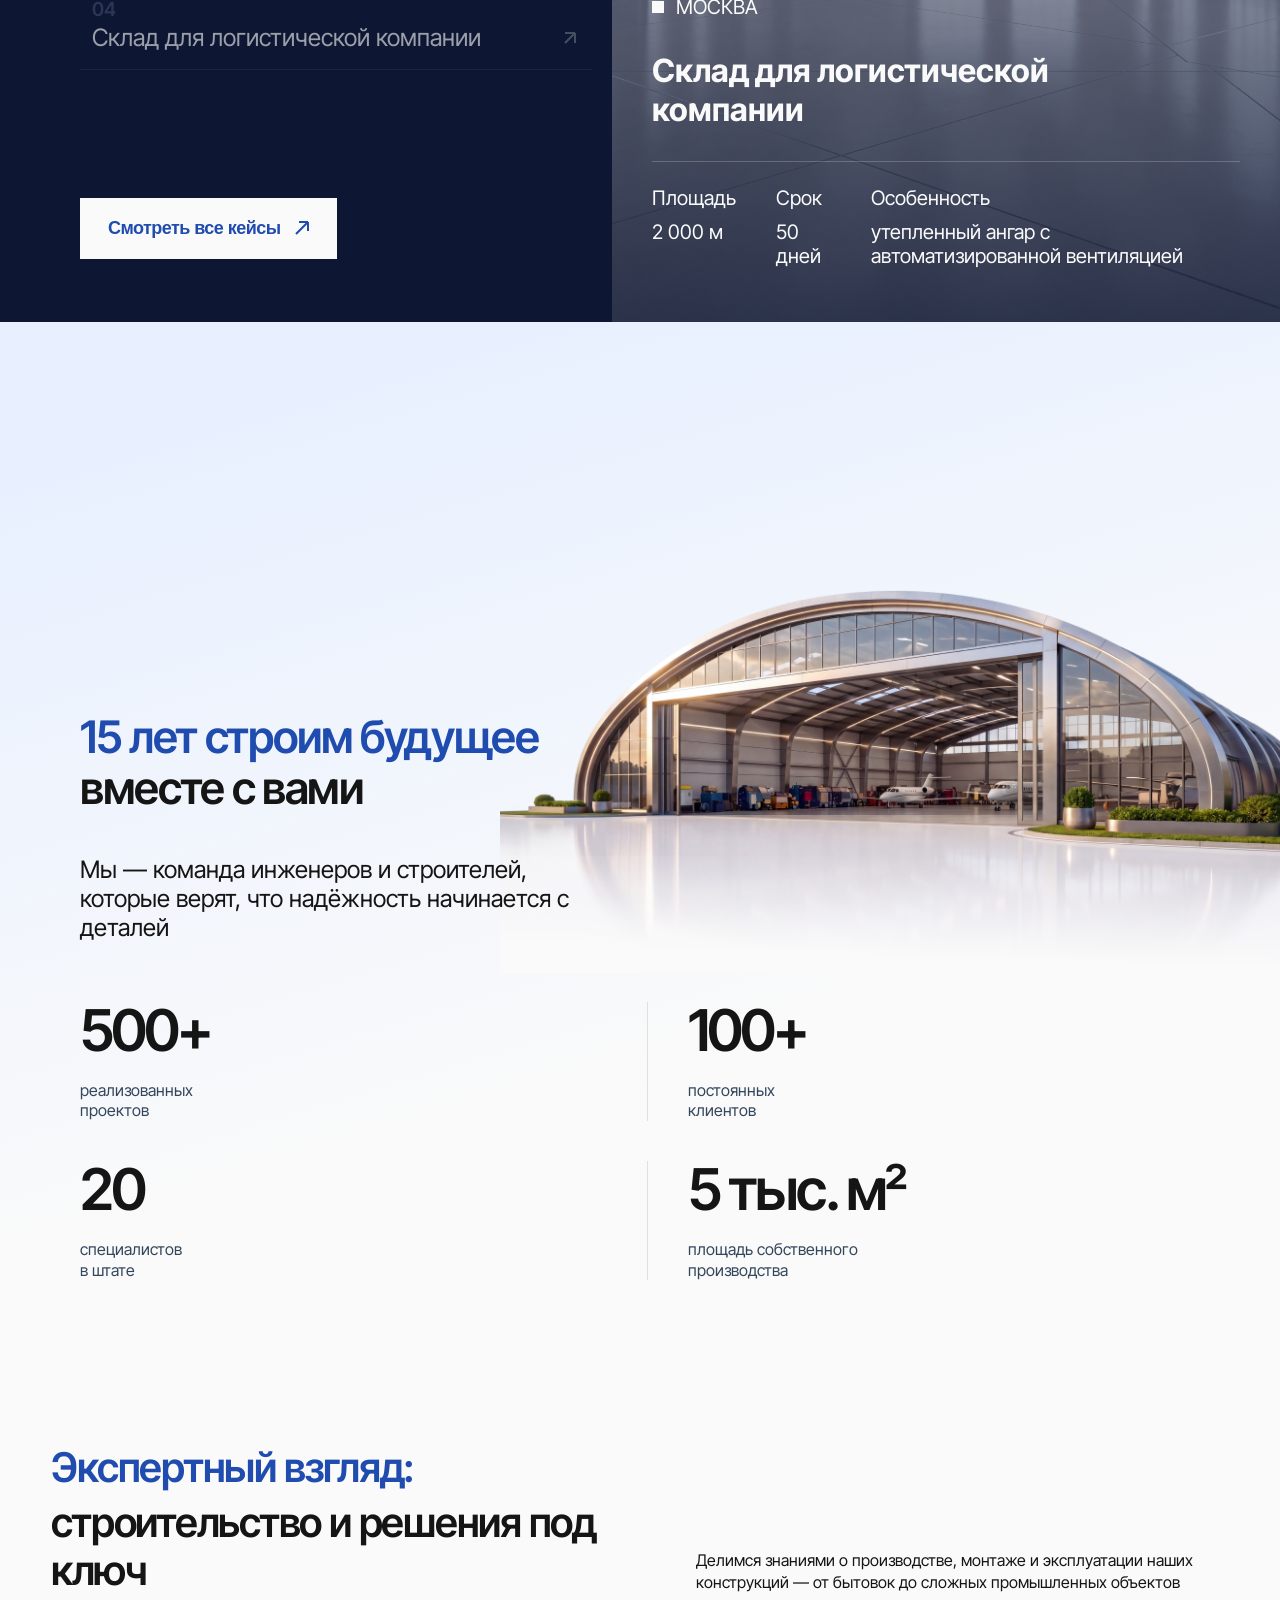
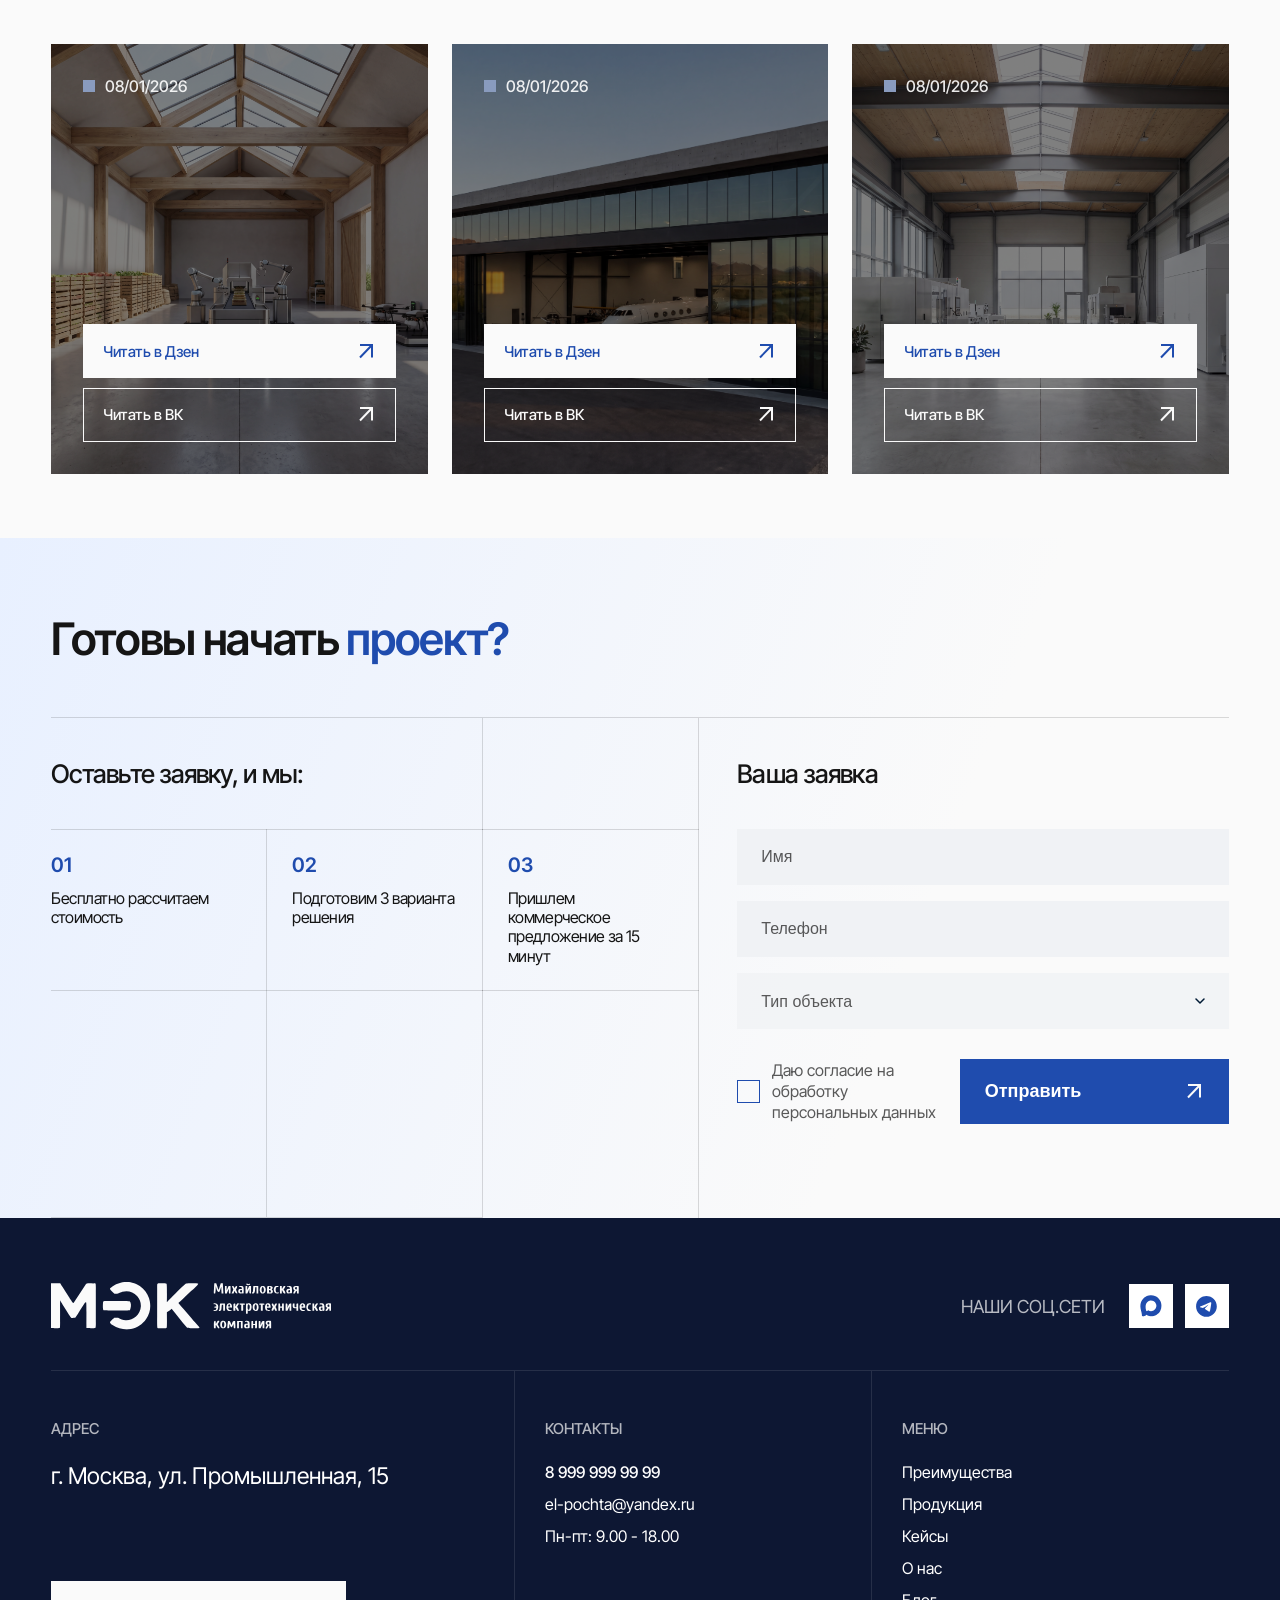
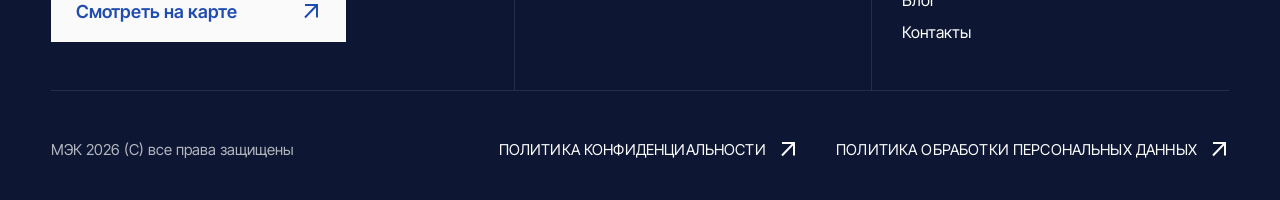
==== commit 1f3e0290: "Second commit" ====
--- a/index.html
+++ b/index.html
@@ -18,9 +18,9 @@
 	</head>
 	<body>
 		<header class="header">
-			<div class="header__logo">
+			<a href="index.html" class="header__logo">
 				<img src="assets/svg/logo.svg" alt="МЭК Логотип" />
-			</div>
+			</a>
 
 			<div class="header__content">
 				<div class="header__info">
@@ -261,7 +261,10 @@
 
 				<div class="hangars__grid">
 					<!-- Карточка 1 (пропускаем первую ячейку и встаем во вторую) -->
-					<div class="hangar-card hangar-card--first hangar-card-blue">
+					<a
+						href="hangars.html"
+						class="hangar-card hangar-card--first hangar-card-blue"
+					>
 						<div
 							class="hangar-card__bg"
 							style="background-image: url('assets/img/var1.jpg')"
@@ -286,10 +289,10 @@
 								/>
 							</svg>
 						</div>
-					</div>
+					</a>
 
 					<!-- Карточка 2 -->
-					<div class="hangar-card">
+					<a href="hangars.html" class="hangar-card">
 						<div
 							class="hangar-card__bg"
 							style="background-image: url('assets/img/var2.jpg')"
@@ -312,10 +315,10 @@
 								/>
 							</svg>
 						</div>
-					</div>
+					</a>
 
 					<!-- Карточка 3 (перейдет на вторую строку сама) -->
-					<div class="hangar-card hangar-card-blue">
+					<a href="hangars.html" class="hangar-card hangar-card-blue">
 						<div
 							class="hangar-card__bg"
 							style="background-image: url('assets/img/var3.jpg')"
@@ -338,10 +341,10 @@
 								/>
 							</svg>
 						</div>
-					</div>
+					</a>
 
 					<!-- Карточка 4 -->
-					<div class="hangar-card">
+					<a href="hangars.html" class="hangar-card">
 						<div
 							class="hangar-card__bg"
 							style="background-image: url('assets/img/var4.jpg')"
@@ -364,7 +367,7 @@
 								/>
 							</svg>
 						</div>
-					</div>
+					</a>
 
 					<!-- Ячейка 6 с кнопкой -->
 					<div class="hangar-card hangar-card--button">
@@ -629,36 +632,25 @@
 
 					<div class="about-stats__grid">
 						<div class="about-stats__card">
-							<div class="about-stats__inner">
-								<span class="about-stats__number">500+</span>
-								<p class="about-stats__text">реализованных <br />проектов</p>
-							</div>
+							<span class="about-stats__number">500+</span>
+							<p class="about-stats__text">реализованных <br />проектов</p>
 						</div>
 
 						<div class="about-stats__card">
-							<div class="about-stats__inner">
-								<span class="about-stats__number">100+</span>
-								<p class="about-stats__text">постоянных клиентов</p>
-							</div>
+							<span class="about-stats__number">100+</span>
+							<p class="about-stats__text">постоянных <br />клиентов</p>
 						</div>
 
 						<div class="about-stats__card">
-							<div class="about-stats__inner">
-								<span class="about-stats__number">20</span>
-								<p class="about-stats__text">
-									специалистов <br />
-									в штате
-								</p>
-							</div>
+							<span class="about-stats__number">20</span>
+							<p class="about-stats__text">специалистов <br />в штате</p>
 						</div>
 
 						<div class="about-stats__card">
-							<div class="about-stats__inner">
-								<span class="about-stats__number">5 тыс. м²</span>
-								<p class="about-stats__text">
-									площадь собственного производства
-								</p>
-							</div>
+							<span class="about-stats__number">5 тыс. м²</span>
+							<p class="about-stats__text">
+								площадь собственного <br />производства
+							</p>
 						</div>
 					</div>
 				</div>
@@ -833,9 +825,14 @@
 
 					<div class="project-start__grid">
 						<div class="project-start__left">
-							<h3 class="project-start__subtitle">Оставьте заявку, и мы:</h3>
-
 							<div class="project-steps">
+								<div class="project-steps__title-cell">
+									<h3 class="project-start__subtitle">
+										Оставьте заявку, и мы:
+									</h3>
+								</div>
+								<div class="project-steps__empty-top"></div>
+
 								<div class="project-steps__item">
 									<span class="project-steps__number">01</span>
 									<p class="project-steps__text">
@@ -854,6 +851,10 @@
 										Пришлем коммерческое предложение за 15 минут
 									</p>
 								</div>
+
+								<div class="project-steps__empty-bottom"></div>
+								<div class="project-steps__empty-bottom"></div>
+								<div class="project-steps__empty-bottom"></div>
 							</div>
 						</div>
 
--- a/assets/css/style.css
+++ b/assets/css/style.css
@@ -8,3 +8,7 @@
 @import url('./sections/about_stats.css');
 @import url('./sections/expert_articles.css');
 @import url('./sections/project_start.css');
+@import url('./sections/hangars-landing.css');
+@import url('./sections/application.css');
+@import url('./sections/advantages.css');
+@import url('./sections/services.css');
